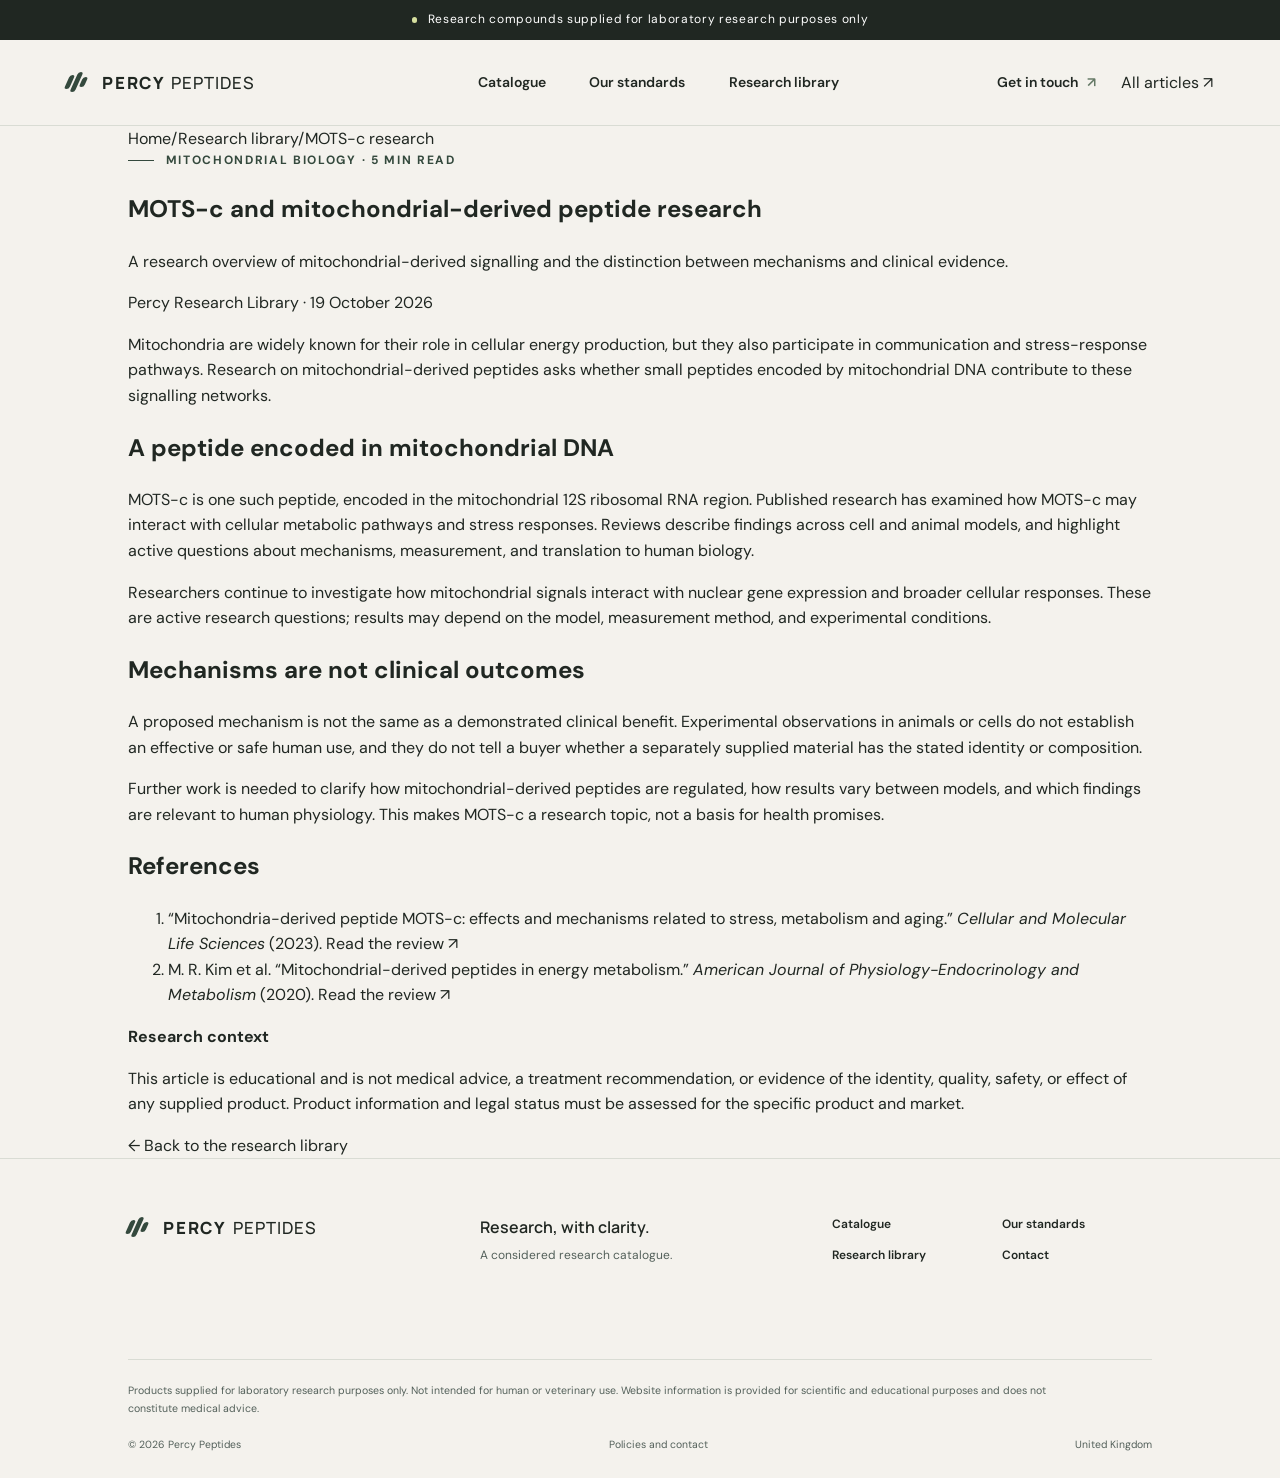
==== research/mots-c-mitochondrial-peptides/index.html @ 222179b5 "Update Percy demo with local CRM, research articles and digital assets" ====
<!doctype html>
<html lang="en-GB">
  <head>
    <meta charset="UTF-8" />
    <meta name="viewport" content="width=device-width, initial-scale=1" />
    <meta name="theme-color" content="#f4f2ed" />
    <meta name="description" content="An educational overview of MOTS-c research, mitochondrial signalling, and the difference between mechanistic findings and clinical evidence." />
    <meta property="og:title" content="MOTS-c and Mitochondrial-Derived Peptide Research | Percy Peptides" />
    <meta property="og:description" content="An educational overview of MOTS-c research, mitochondrial signalling, and the difference between mechanistic findings and clinical evidence." />
    <meta property="og:type" content="article" />
    <meta property="og:site_name" content="Percy Peptides" />
    <meta name="twitter:card" content="summary" />
    <meta name="twitter:title" content="MOTS-c and Mitochondrial-Derived Peptide Research | Percy Peptides" />
    <meta name="twitter:description" content="An educational overview of MOTS-c research, mitochondrial signalling, and the difference between mechanistic findings and clinical evidence." />
    <title>MOTS-c and Mitochondrial-Derived Peptide Research | Percy Peptides</title>
    <link rel="preconnect" href="https://fonts.googleapis.com" />
    <link rel="preconnect" href="https://fonts.gstatic.com" crossorigin />
    <link href="https://fonts.googleapis.com/css2?family=DM+Sans:wght@400;500;600;700&family=Manrope:wght@400;500;600;700;800&display=swap" rel="stylesheet" />
    <link rel="stylesheet" href="../../styles.css" />
  </head>
  <body>
    <a class="skip-link" href="#article">Skip to article</a>
    <div class="announcement"><span class="announcement__dot" aria-hidden="true"></span> Research compounds supplied for laboratory research purposes only</div>
    <header class="site-header"><a class="wordmark" href="../../" aria-label="Percy Peptides home"><span class="wordmark__symbol" aria-hidden="true"><i></i><i></i><i></i></span><span>PERCY<span class="wordmark__light">PEPTIDES</span></span></a><nav class="main-nav" aria-label="Main navigation"><a href="../../#catalogue">Catalogue</a><a href="../../#standards">Our standards</a><a href="../../#research-library" aria-current="page">Research library</a></nav><div class="header-actions"><a class="header-contact" href="../../#contact">Get in touch <span aria-hidden="true">↗</span></a><a class="article-back-link" href="../../#research-library">All articles <span aria-hidden="true">↗</span></a></div></header>
    <main id="article" class="article-page section-wrap"><nav class="breadcrumbs" aria-label="Breadcrumb"><a href="../../">Home</a><span aria-hidden="true">/</span><a href="../../#research-library">Research library</a><span aria-hidden="true">/</span><span aria-current="page">MOTS-c research</span></nav><article class="longform-article" data-article-id="2"><header class="longform-article__header"><p class="eyebrow"><span class="eyebrow__line"></span> MITOCHONDRIAL BIOLOGY · 5 MIN READ</p><h1 data-article-title>MOTS-c and mitochondrial-derived peptide research</h1><p class="longform-article__dek" data-article-summary>A research overview of mitochondrial-derived signalling and the distinction between mechanisms and clinical evidence.</p><p class="longform-article__byline">Percy Research Library <span>·</span> 19 October 2026</p></header><div class="longform-article__body" data-article-body>
      <p>Mitochondria are widely known for their role in cellular energy production, but they also participate in communication and stress-response pathways. Research on mitochondrial-derived peptides asks whether small peptides encoded by mitochondrial DNA contribute to these signalling networks.</p>
      <h2>A peptide encoded in mitochondrial DNA</h2>
      <p>MOTS-c is one such peptide, encoded in the mitochondrial 12S ribosomal RNA region. Published research has examined how MOTS-c may interact with cellular metabolic pathways and stress responses. Reviews describe findings across cell and animal models, and highlight active questions about mechanisms, measurement, and translation to human biology.</p>
      <p>Researchers continue to investigate how mitochondrial signals interact with nuclear gene expression and broader cellular responses. These are active research questions; results may depend on the model, measurement method, and experimental conditions.</p>
      <h2>Mechanisms are not clinical outcomes</h2>
      <p>A proposed mechanism is not the same as a demonstrated clinical benefit. Experimental observations in animals or cells do not establish an effective or safe human use, and they do not tell a buyer whether a separately supplied material has the stated identity or composition.</p>
      <p>Further work is needed to clarify how mitochondrial-derived peptides are regulated, how results vary between models, and which findings are relevant to human physiology. This makes MOTS-c a research topic, not a basis for health promises.</p>
      <section class="article-references" aria-labelledby="references-title"><h2 id="references-title">References</h2><ol><li>“Mitochondria-derived peptide MOTS-c: effects and mechanisms related to stress, metabolism and aging.” <em>Cellular and Molecular Life Sciences</em> (2023). <a href="https://pmc.ncbi.nlm.nih.gov/articles/PMC9854231/" target="_blank" rel="noreferrer">Read the review <span aria-hidden="true">↗</span></a></li><li>M. R. Kim et al. “Mitochondrial-derived peptides in energy metabolism.” <em>American Journal of Physiology-Endocrinology and Metabolism</em> (2020). <a href="https://pmc.ncbi.nlm.nih.gov/articles/PMC7750512/" target="_blank" rel="noreferrer">Read the review <span aria-hidden="true">↗</span></a></li></ol></section>
      <aside class="article-disclaimer"><strong>Research context</strong><p>This article is educational and is not medical advice, a treatment recommendation, or evidence of the identity, quality, safety, or effect of any supplied product. Product information and legal status must be assessed for the specific product and market.</p></aside>
    </div></article><a class="back-to-library" href="../../#research-library">← Back to the research library</a></main><script src="../../research-content.js" defer></script>
    <footer class="site-footer"><div class="footer-main"><a class="wordmark wordmark--footer" href="../../"><span class="wordmark__symbol" aria-hidden="true"><i></i><i></i><i></i></span><span>PERCY<span class="wordmark__light">PEPTIDES</span></span></a><p>Research, with clarity.<br/><span>A considered research catalogue.</span></p><div class="footer-links"><a href="../../#catalogue">Catalogue</a><a href="../../#standards">Our standards</a><a href="../../#research-library">Research library</a><a href="../../#contact">Contact</a></div></div><div class="footer-legal"><p>Products supplied for laboratory research purposes only. Not intended for human or veterinary use. Website information is provided for scientific and educational purposes and does not constitute medical advice.</p><div><span>© 2026 Percy Peptides</span><a href="../../#contact">Policies and contact</a><span>United Kingdom</span></div></div></footer>
  </body>
</html>
---- styles.css ----
@import url("tokens.css");

*{box-sizing:border-box}html{scroll-behavior:smooth;scroll-padding-top:5rem}body{margin:0;background:var(--color-paper);color:var(--color-ink);font-family:var(--font-body);font-size:var(--text-base);line-height:1.6;-webkit-font-smoothing:antialiased}body.cart-open{overflow:hidden}a{color:inherit;text-decoration:none}button,input{font:inherit}button{color:inherit}.skip-link{position:fixed;z-index:1000;left:var(--space-4);top:var(--space-4);padding:var(--space-3) var(--space-4);background:var(--color-white);transform:translateY(-180%)}.skip-link:focus{transform:none}.announcement{min-height:2.5rem;padding:.5rem 1.25rem;display:flex;align-items:center;justify-content:center;gap:.65rem;background:var(--color-ink);color:var(--color-white);font-size:var(--text-xs);letter-spacing:.055em;text-align:center}.announcement__dot{width:.35rem;height:.35rem;border-radius:50%;background:var(--color-lime)}
.site-header{height:5.35rem;padding:0 clamp(1.25rem,5.2vw,5.5rem);display:flex;align-items:center;justify-content:space-between;border-bottom:1px solid var(--color-line);background:var(--color-paper);position:relative;z-index:20}.wordmark{display:flex;align-items:center;gap:.7rem;font:800 1.05rem var(--font-display);letter-spacing:.12em}.wordmark__light{font-weight:500;letter-spacing:.06em;margin-left:.35rem}.wordmark__symbol{width:1.5rem;height:1.5rem;display:flex;align-items:center;gap:.13rem;transform:skew(-24deg)}.wordmark__symbol i{display:block;width:.32rem;border-radius:var(--radius-pill);background:var(--color-moss-dark)}.wordmark__symbol i:nth-child(1){height:.82rem}.wordmark__symbol i:nth-child(2){height:1.23rem}.wordmark__symbol i:nth-child(3){height:.62rem}.main-nav{display:flex;gap:clamp(1.5rem,3.4vw,3.5rem);align-items:center;margin-left:4rem}.main-nav a,.header-contact{font-size:var(--text-sm);font-weight:600;transition:color var(--motion-fast)}.main-nav a:hover,.header-contact:hover{color:var(--color-moss)}.header-actions{display:flex;align-items:center;gap:1.6rem}.header-contact span{color:var(--color-moss);padding-left:.35rem}.cart-trigger,.menu-toggle{border:0;background:transparent;cursor:pointer}.cart-trigger{display:flex;align-items:center;gap:.55rem;font-size:var(--text-sm);font-weight:600}.cart-trigger svg,.search-box svg,.icon-button svg{width:1.25rem;height:1.25rem;fill:none;stroke:currentColor;stroke-width:1.6;stroke-linecap:round;stroke-linejoin:round}.cart-count{display:inline-flex;align-items:center;justify-content:center;width:1.45rem;height:1.45rem;border-radius:50%;background:var(--color-moss-dark);color:var(--color-white);font-size:.68rem;line-height:1}.menu-toggle{display:none;width:2.5rem;height:2.5rem;align-items:center;justify-content:center;flex-direction:column;gap:.35rem}.menu-toggle span{width:1.2rem;height:1px;background:var(--color-ink)}.mobile-nav{position:absolute;z-index:18;top:7.85rem;left:0;right:0;padding:1rem 1.5rem 1.5rem;background:var(--color-paper);border-bottom:1px solid var(--color-line)}.mobile-nav a{display:block;padding:.9rem 0;border-bottom:1px solid var(--color-line);font-weight:600}
.hero{min-height:clamp(40rem,60vw,54rem);padding:clamp(4rem,7vw,7rem) clamp(1.25rem,10vw,10rem) 6.5rem;display:grid;grid-template-columns:1.05fr .95fr;align-items:center;position:relative;overflow:hidden}.hero__content{position:relative;z-index:2;padding-bottom:1.5rem}.eyebrow{margin:0 0 1.25rem;display:flex;align-items:center;gap:.7rem;color:var(--color-moss-dark);font-size:var(--text-xs);font-weight:700;letter-spacing:.14em}.eyebrow__line{display:block;width:1.65rem;height:1px;background:currentColor}.hero h1{margin:0;font:600 var(--text-hero)/.99 var(--font-display);letter-spacing:-.085em}.hero h1 span{color:var(--color-moss)}.hero__lede{max-width:29rem;margin:1.8rem 0 0;color:var(--color-ink-soft);font-size:clamp(1rem,1.5vw,1.18rem);line-height:1.8}.hero__actions{display:flex;align-items:center;gap:1.8rem;margin-top:2.2rem}.button{min-height:3.5rem;padding:0 1.4rem;display:inline-flex;align-items:center;justify-content:center;gap:1rem;border:1px solid transparent;border-radius:var(--radius-sm);font-size:var(--text-sm);font-weight:700;cursor:pointer;transition:background var(--motion-base),color var(--motion-base),border-color var(--motion-base),transform var(--motion-base)}.button span{font-size:1.2rem;font-weight:400;transition:transform var(--motion-base)}.button:hover span{transform:translate(2px,-2px)}.button--dark{color:var(--color-white);background:var(--color-ink)}.button--dark:hover{background:var(--color-moss-dark)}.button--light{background:var(--color-paper);color:var(--color-ink)}.button--light:hover{background:var(--color-lime)}.button:active{transform:scale(.98)}.button:focus-visible,.cart-trigger:focus-visible,.icon-button:focus-visible,.filter-chip:focus-visible,.text-link:focus-visible,.header-contact:focus-visible,a:focus-visible,.menu-toggle:focus-visible{outline:3px solid var(--color-terracotta);outline-offset:4px}.text-link{font-size:var(--text-sm);font-weight:700}.text-link span{padding-left:.3rem;color:var(--color-moss)}.hero__footnote{display:flex;align-items:center;gap:.65rem;margin-top:3.5rem;color:var(--color-ink-soft);font-size:var(--text-xs)}.footnote-mark,.note-icon{width:1.1rem;height:1.1rem;display:inline-flex;align-items:center;justify-content:center;border:1px solid currentColor;border-radius:50%;font-size:.68rem;font-weight:700}.hero__visual{height:35rem;position:relative;display:flex;align-items:center;justify-content:center}.orb{position:absolute;aspect-ratio:1;border-radius:50%}.orb--back{width:min(30vw,26rem);background:radial-gradient(circle at 35% 28%,#dfe3c9 0,#c7d0b2 32%,#91a28c 64%,#657966 100%);box-shadow:inset -1.5rem -1rem 3.5rem rgb(32 39 34 / 22%),inset 1rem 1rem 2rem rgb(255 255 255 / 55%);transform:translate(1.8rem,-.8rem)}.orb--front{width:min(15vw,13.6rem);background:radial-gradient(circle at 35% 30%,#f3ddd0 0,#d9a98e 46%,#aa6b51 100%);box-shadow:inset -1rem -1rem 2.3rem rgb(32 39 34 / 20%),inset .7rem .7rem 1.5rem rgb(255 255 255 / 45%);transform:translate(-8rem,6rem)}.orbit{position:absolute;border:1px solid rgb(52 73 61 / 33%);border-radius:50%;width:min(38vw,34rem);height:min(14vw,12rem);transform:rotate(-33deg)}.orbit--two{width:min(35vw,30rem);height:min(22vw,19rem);transform:rotate(47deg);border-color:rgb(52 73 61 / 22%)}.orb-label{position:absolute;font-size:.61rem;font-weight:700;letter-spacing:.12em}.orb-label span{margin-right:.35rem;color:var(--color-moss)}.orb-label--one{top:16%;right:0}.orb-label--two{bottom:16%;left:8%}.hero-stamp{width:5.4rem;height:5.4rem;position:absolute;top:15%;left:11%;border:1px solid var(--color-line);border-radius:50%;display:flex;align-items:center;justify-content:center;gap:.35rem;transform:rotate(-12deg)}.hero-stamp>span{font:700 1.2rem var(--font-display);letter-spacing:-.1em}.hero-stamp small{font-size:.42rem;line-height:1.3;letter-spacing:.08em}.visual-caption{position:absolute;right:1%;bottom:8%;font:600 .77rem/1.55 var(--font-display)}.visual-caption span{margin-left:1.2rem;color:var(--color-moss)}.hero__rail{position:absolute;bottom:2rem;left:clamp(1.25rem,5.2vw,5.5rem);display:flex;align-items:center;gap:.8rem;color:var(--color-ink-soft);font-size:.61rem;font-weight:700;letter-spacing:.13em}.rail-line{width:4rem;height:1px;background:var(--color-moss)}
.trust-strip{min-height:10rem;padding:2rem clamp(1.25rem,10vw,10rem);display:grid;grid-template-columns:.7fr 1fr 1fr 1fr;align-items:center;gap:2rem;background:var(--color-sand)}.trust-strip__intro{font:600 1.35rem/1.2 var(--font-display);letter-spacing:-.04em}.trust-item{display:flex;align-items:flex-start;gap:.9rem}.trust-item__number{font-size:.67rem;font-weight:700;color:var(--color-moss)}.trust-item strong{font-size:var(--text-sm)}.trust-item p{margin:.25rem 0 0;color:var(--color-ink-soft);font-size:var(--text-xs);line-height:1.6}
.section-wrap{padding-left:clamp(1.25rem,10vw,10rem);padding-right:clamp(1.25rem,10vw,10rem)}.catalogue{padding-top:8.5rem;padding-bottom:8rem}.section-heading{display:flex;align-items:flex-end;justify-content:space-between;gap:3rem}.section-heading h2,.standards h2,.contact-section h2{margin:0;font:600 var(--text-3xl)/1.04 var(--font-display);letter-spacing:-.075em}.section-heading h2 span,.standards h2 span,.contact-section h2 span{color:var(--color-moss)}.section-heading__copy{max-width:24rem;margin:0 0 .4rem;color:var(--color-ink-soft);font-size:var(--text-sm);line-height:1.8}.catalogue-tools{margin-top:3.8rem;padding:1rem 0;display:flex;align-items:center;justify-content:space-between;gap:2rem;border-top:1px solid var(--color-line);border-bottom:1px solid var(--color-line)}.filter-list{display:flex;flex-wrap:wrap;gap:.45rem}.filter-chip{min-height:2.55rem;padding:0 .95rem;border:1px solid transparent;border-radius:var(--radius-pill);background:transparent;color:var(--color-ink-soft);font-size:var(--text-xs);font-weight:600;cursor:pointer;transition:background var(--motion-fast),color var(--motion-fast),border-color var(--motion-fast)}.filter-chip:hover{border-color:var(--color-line);color:var(--color-ink)}.filter-chip.is-selected{background:var(--color-ink);color:var(--color-white)}.filter-chip:disabled{opacity:.55;cursor:not-allowed}.filter-chip span{margin-left:.35rem;color:var(--color-lime)}.search-box{width:min(17rem,100%);height:2.8rem;padding:0 .8rem;display:flex;align-items:center;gap:.6rem;border:1px solid var(--color-line);border-radius:var(--radius-sm);background:var(--color-surface);color:var(--color-ink-soft)}.search-box:focus-within{outline:3px solid rgb(182 111 82 / 28%);border-color:var(--color-terracotta)}.search-box svg{width:1rem;height:1rem}.search-box input{width:100%;min-width:0;border:0;outline:0;background:transparent;color:var(--color-ink);font-size:var(--text-xs)}.search-box input::placeholder{color:#6b766f}.search-shortcut{font-size:1.2rem}.product-grid{display:grid;grid-template-columns:repeat(3,minmax(0,1fr));gap:1.25rem;margin-top:1.6rem}.product-card{min-width:0;background:var(--color-surface);border:1px solid var(--color-line);transition:transform var(--motion-base),box-shadow var(--motion-base),border-color var(--motion-base)}.product-card:hover{transform:translateY(-.25rem);border-color:#b6beb3;box-shadow:var(--shadow-card)}.product-card__visual{height:15rem;position:relative;overflow:hidden;display:flex;align-items:center;justify-content:center;background:var(--color-sand)}.product-card__visual::before,.product-card__visual::after{content:"";position:absolute;border:1px solid rgb(52 73 61 / 25%);border-radius:50%;width:13rem;height:13rem;transform:scaleX(.45) rotate(34deg)}.product-card__visual::after{width:10rem;height:10rem;transform:scaleX(.78) rotate(-27deg)}.compound-orb{width:7rem;height:7rem;border-radius:50%;position:relative;z-index:1;background:radial-gradient(circle at 34% 29%,var(--orb-hi),var(--orb-mid) 53%,var(--orb-low));box-shadow:inset -.8rem -.8rem 1.8rem rgb(32 39 34 / 21%),inset .55rem .55rem 1rem rgb(255 255 255 / 55%)}.product-card[data-tone="rose"]{--orb-hi:#eed9cb;--orb-mid:#c99176;--orb-low:#9a5d4b}.product-card[data-tone="sage"]{--orb-hi:#e4e9d7;--orb-mid:#a8b79b;--orb-low:#718573}.product-card[data-tone="blue"]{--orb-hi:#d8e1e0;--orb-mid:#8ea9a8;--orb-low:#587475}.product-card[data-tone="ochre"]{--orb-hi:#efdfbb;--orb-mid:#d0ae70;--orb-low:#9d7b49}.product-card[data-tone="lilac"]{--orb-hi:#e5dcec;--orb-mid:#ad9bbd;--orb-low:#72617f}.product-card[data-tone="mint"]{--orb-hi:#dbebdb;--orb-mid:#8eb19b;--orb-low:#597e68}.visual-code{position:absolute;left:1rem;top:1rem;z-index:2;font-size:.62rem;font-weight:700;letter-spacing:.13em}.visual-index{position:absolute;right:1rem;bottom:1rem;z-index:2;color:var(--color-ink-soft);font:500 .68rem var(--font-display)}.product-card__body{padding:1.35rem 1.35rem 1.2rem}.product-card__meta{display:flex;align-items:center;justify-content:space-between;gap:.75rem}.category-label{color:var(--color-moss-dark);font-size:.62rem;font-weight:700;letter-spacing:.105em;text-transform:uppercase}.product-code{color:var(--color-ink-soft);font-size:.65rem}.product-card h3{margin:.8rem 0 .2rem;font:700 1.35rem var(--font-display);letter-spacing:-.045em}.product-card__alias{margin:0;color:var(--color-ink-soft);font-size:var(--text-xs)}.product-card__description{min-height:5.2rem;margin:1rem 0 0;color:var(--color-ink-soft);font-size:var(--text-xs);line-height:1.8}.product-card__footer{margin-top:1.25rem;padding-top:1rem;display:flex;align-items:center;justify-content:space-between;gap:.5rem;border-top:1px solid var(--color-line)}.price-note{font-size:.72rem;font-weight:700}.price-note span{display:block;color:var(--color-ink-soft);font-size:.64rem;font-weight:400}.add-button{min-height:2.55rem;padding:0 .85rem;display:inline-flex;align-items:center;gap:.55rem;border:1px solid var(--color-ink);border-radius:var(--radius-sm);background:transparent;font-size:.72rem;font-weight:700;cursor:pointer;transition:background var(--motion-fast),color var(--motion-fast)}.add-button:hover{background:var(--color-ink);color:var(--color-white)}.add-button:active{transform:scale(.97)}.add-button:disabled{background:var(--color-line);color:var(--color-ink-soft);border-color:var(--color-line);cursor:not-allowed}.add-button:focus-visible,.remove-button:focus-visible{outline:3px solid var(--color-terracotta);outline-offset:3px}.add-button span{font-size:1rem}.empty-results{grid-column:1/-1;padding:4rem 1.5rem;text-align:center;border:1px dashed var(--color-line);color:var(--color-ink-soft)}.empty-results strong{display:block;color:var(--color-ink);font:700 1.3rem var(--font-display)}.empty-results p{margin:.4rem 0 0;font-size:var(--text-sm)}.catalogue-note{max-width:54rem;margin:1.5rem 0 0;display:flex;align-items:flex-start;gap:.65rem;color:var(--color-ink-soft);font-size:.72rem;line-height:1.7}.note-icon{flex:0 0 auto;margin-top:.15rem}
.research-library{padding-top:5rem;padding-bottom:8rem;border-top:1px solid var(--color-line)}.article-grid{display:grid;grid-template-columns:repeat(3,minmax(0,1fr));gap:1rem;margin-top:3rem}.article-card{min-height:20rem;padding:1.5rem;display:flex;flex-direction:column;align-items:flex-start;background:var(--color-surface);border:1px solid var(--color-line);transition:transform var(--motion-base),box-shadow var(--motion-base)}.article-card:hover{transform:translateY(-.2rem);box-shadow:var(--shadow-card)}.article-card__number{color:var(--color-moss-dark);font-size:.62rem;font-weight:700;letter-spacing:.12em}.article-card h3{margin:2rem 0 .65rem;font:700 1.4rem/1.18 var(--font-display);letter-spacing:-.05em}.article-card p{margin:0;color:var(--color-ink-soft);font-size:var(--text-sm);line-height:1.75}.article-link{margin-top:auto;padding:.9rem 0 0;display:inline-flex;align-items:center;gap:.5rem;border:0;background:transparent;color:var(--color-ink);font-size:var(--text-sm);font-weight:700;cursor:pointer}.article-link span{color:var(--color-moss-dark);transition:transform var(--motion-fast)}.article-link:hover span{transform:translate(2px,-2px)}.article-link:focus-visible,.article-dialog__close:focus-visible{outline:3px solid var(--color-terracotta);outline-offset:4px}.article-backdrop{position:fixed;z-index:70;inset:0;background:rgb(22 28 24 / 54%);opacity:0;transition:opacity var(--motion-base)}.article-backdrop.is-visible{opacity:1}.article-dialog{position:fixed;z-index:71;inset:4vh max(1rem,calc((100vw - 52rem)/2));max-height:92vh;overflow:auto;padding:2rem clamp(1.3rem,5vw,4.5rem);background:var(--color-surface);box-shadow:var(--shadow-card);transform:translateY(1rem);opacity:0;transition:transform var(--motion-base),opacity var(--motion-base)}.article-dialog[hidden],.article-backdrop[hidden]{display:none}.article-dialog.is-open{transform:translateY(0);opacity:1}.article-dialog__header{display:flex;justify-content:space-between;align-items:flex-start;padding-bottom:1.2rem;border-bottom:1px solid var(--color-line)}.article-dialog__header .eyebrow{margin-bottom:.35rem}.article-dialog__category{color:var(--color-ink-soft);font-size:.65rem;font-weight:700;letter-spacing:.08em}.article-dialog__content{max-width:42rem;margin:2rem auto 1rem}.article-dialog__content h2{margin:0;font:700 clamp(2.3rem,5vw,4rem)/1.07 var(--font-display);letter-spacing:-.075em}.article-dialog__dek{margin:1rem 0 2rem;color:var(--color-moss-dark);font:500 1.15rem/1.6 var(--font-display)}.article-dialog__body p{margin:0 0 1.15rem;color:var(--color-ink-soft);font-size:var(--text-base);line-height:1.9}.article-dialog__references{margin-top:2rem;padding-top:1.5rem;border-top:1px solid var(--color-line)}.article-dialog__references h3{font:700 1rem var(--font-display)}.article-dialog__references ol{padding-left:1.2rem}.article-dialog__references li{padding:.35rem 0;color:var(--color-ink-soft);font-size:.78rem;line-height:1.7}.article-dialog__references a{text-decoration:underline;text-decoration-color:var(--color-moss);text-underline-offset:.2rem}.article-dialog__references a:focus-visible{outline:3px solid var(--color-terracotta);outline-offset:3px}.article-dialog__disclaimer{margin-top:2rem;padding:1rem;background:var(--color-paper);color:var(--color-ink-soft);font-size:.72rem;line-height:1.7}.article-open{overflow:hidden}
.editorial-band{min-height:42rem;display:grid;grid-template-columns:1fr 1fr;background:var(--color-moss-dark);color:var(--color-white)}.editorial-band__image{min-height:42rem;position:relative;overflow:hidden;background:radial-gradient(ellipse at 48% 47%,#d8dbc3 0,#aab69a 20%,#727f6a 48%,#3c5144 78%)}.editorial-band__image::before,.editorial-band__image::after{content:"";position:absolute;width:28rem;height:42rem;left:50%;top:50%;border:1px solid rgb(244 242 237 / 44%);border-radius:50%;transform:translate(-50%,-50%) rotate(42deg)}.editorial-band__image::after{width:37rem;height:22rem;transform:translate(-50%,-50%) rotate(-34deg)}.image-orbit{position:absolute;width:19rem;height:19rem;left:50%;top:50%;border:1px solid rgb(244 242 237 / 42%);border-radius:50%;transform:translate(-50%,-50%)}.image-center{position:absolute;left:50%;top:50%;transform:translate(-50%,-50%);font:500 4rem var(--font-display);letter-spacing:-.12em}.image-center span{color:var(--color-lime)}.image-index{position:absolute;left:clamp(1.25rem,5vw,5rem);top:2.5rem;z-index:2;font-size:.63rem;font-weight:700;letter-spacing:.14em}.image-index i{color:var(--color-lime);font-style:normal}.editorial-band__copy{position:relative;padding:6.5rem clamp(2rem,8vw,8rem) 5rem;align-self:center}.eyebrow--light{color:var(--color-lime)}.editorial-band h2,.process-heading h2{margin:0;font:500 clamp(3rem,5.8vw,5.4rem)/1.02 var(--font-display);letter-spacing:-.08em}.editorial-band h2 em,.process-heading h2 em{font-weight:400;color:var(--color-lime);font-style:normal}.editorial-band__copy>p:not(.eyebrow){max-width:25rem;margin:1.5rem 0 2rem;color:#dce2da;font-size:var(--text-sm);line-height:1.85}.editorial-band__index{position:absolute;right:clamp(2rem,5vw,5rem);bottom:2.3rem;color:#c2d0b9;font-size:.68rem;letter-spacing:.12em}
.standards{padding-top:8rem;padding-bottom:8rem;display:grid;grid-template-columns:.8fr 1.2fr;gap:8vw}.standards__intro>p:last-child{max-width:19rem;margin:1.4rem 0 0;color:var(--color-ink-soft);font-size:var(--text-sm);line-height:1.8}.standard-list{border-top:1px solid var(--color-line)}.standard-row{min-height:7rem;padding:1.35rem 0;display:grid;grid-template-columns:2.5rem 1fr 2rem;align-items:start;gap:1rem;border-bottom:1px solid var(--color-line)}.standard-row__num{padding-top:.2rem;color:var(--color-moss);font-size:.68rem;font-weight:700}.standard-row h3{margin:0;font:700 1.1rem var(--font-display);letter-spacing:-.025em}.standard-row p{max-width:32rem;margin:.4rem 0 0;color:var(--color-ink-soft);font-size:var(--text-xs);line-height:1.7}.standard-row__mark{justify-self:end;color:var(--color-moss);font-size:1.15rem}
.process-section{padding:7rem 0;background:var(--color-ink);color:var(--color-white)}.process-heading{display:flex;align-items:flex-end;justify-content:space-between;gap:2rem}.process-heading .eyebrow{align-self:flex-start}.process-heading h2{font-size:clamp(3rem,5vw,4.7rem)}.process-steps{margin-top:4.5rem;display:grid;grid-template-columns:repeat(3,1fr);gap:2rem}.process-steps article{position:relative;padding:1.4rem 1.5rem 0 0;border-top:1px solid #56625a}.process-num{position:absolute;top:1.45rem;right:0;color:var(--color-lime);font-size:.7rem;font-weight:700}.process-icon{width:3rem;height:3rem;margin:0 0 1.6rem;display:flex;align-items:center;justify-content:center;border:1px solid #56625a;border-radius:50%;color:var(--color-lime)}.process-icon svg{width:1.25rem;height:1.25rem;fill:none;stroke:currentColor;stroke-width:1.5;stroke-linecap:round;stroke-linejoin:round}.process-steps h3{margin:0;font:700 1.25rem var(--font-display);letter-spacing:-.03em}.process-steps p{max-width:18rem;margin:.6rem 0 0;color:#c6cec8;font-size:var(--text-sm);line-height:1.75}.process-disclaimer{max-width:54rem;margin:3.5rem 0 0;padding-top:1.2rem;border-top:1px solid #56625a;color:#c6cec8;font-size:.72rem;line-height:1.7}
.contact-section{padding-top:7rem;padding-bottom:7rem;display:grid;grid-template-columns:1fr .8fr;align-items:center;gap:5vw}.contact-section>div>p:last-child{max-width:22rem;margin:1.3rem 0 0;color:var(--color-ink-soft);font-size:var(--text-sm);line-height:1.75}.contact-card{min-height:17rem;padding:2rem;position:relative;display:flex;flex-direction:column;align-items:flex-start;justify-content:space-between;overflow:hidden;background:var(--color-lime);color:var(--color-ink);transition:background var(--motion-base)}.contact-card:hover{background:#cbd795}.contact-card__label{font-size:.62rem;font-weight:700;letter-spacing:.13em}.contact-card strong{font:600 2rem/1.1 var(--font-display);letter-spacing:-.06em}.contact-card__link{font-size:.77rem;font-weight:700}.contact-card__link b{padding-left:.35rem;color:var(--color-moss-dark)}.contact-card__index{position:absolute;right:1.5rem;top:1.5rem;font-size:.62rem;font-weight:700;letter-spacing:.1em;opacity:.65}
.site-footer{padding:3.5rem clamp(1.25rem,10vw,10rem) 1.5rem;background:var(--color-paper);border-top:1px solid var(--color-line)}.footer-main{min-height:9rem;display:grid;grid-template-columns:1fr 1fr 1fr;align-items:start;gap:2rem}.wordmark--footer{align-self:start}.footer-main>p{margin:0;font:600 1rem/1.6 var(--font-display)}.footer-main>p span{color:var(--color-ink-soft);font:400 var(--text-xs)/1.6 var(--font-body)}.footer-links{display:grid;grid-template-columns:1fr 1fr;gap:.7rem 1.2rem;font-size:var(--text-xs);font-weight:600}.footer-links a:hover,.footer-legal a:hover{text-decoration:underline;text-underline-offset:.2rem}.footer-legal{padding-top:1.35rem;border-top:1px solid var(--color-line)}.footer-legal>p{max-width:58rem;margin:0 0 1.2rem;color:var(--color-ink-soft);font-size:.66rem;line-height:1.7}.footer-legal>div{display:flex;justify-content:space-between;gap:1rem;color:var(--color-ink-soft);font-size:.65rem}
.cart-backdrop{position:fixed;z-index:50;inset:0;background:rgb(22 28 24 / 44%);opacity:0;transition:opacity var(--motion-base)}.cart-backdrop.is-visible{opacity:1}.cart-panel{position:fixed;z-index:51;top:0;right:0;width:min(31rem,100%);height:100dvh;padding:2rem;display:flex;flex-direction:column;background:var(--color-surface);box-shadow:var(--shadow-card);transform:translateX(102%);transition:transform var(--motion-base)}.cart-panel.is-open{transform:translateX(0)}.cart-panel[hidden],.cart-backdrop[hidden]{display:none}.cart-header{display:flex;align-items:flex-start;justify-content:space-between;padding-bottom:1.25rem;border-bottom:1px solid var(--color-line)}.cart-header .eyebrow{margin-bottom:.4rem}.cart-header h2{margin:0;font:700 1.8rem var(--font-display);letter-spacing:-.06em}.cart-header .cart-count{vertical-align:middle;margin-left:.3rem}.icon-button{width:2.5rem;height:2.5rem;display:flex;align-items:center;justify-content:center;border:1px solid var(--color-line);border-radius:50%;background:transparent;cursor:pointer}.icon-button:hover{background:var(--color-sand)}.cart-items{overflow:auto}.cart-empty{flex:1;display:flex;flex-direction:column;align-items:center;justify-content:center;text-align:center}.empty-mark{width:4rem;height:4rem;margin-bottom:1rem;border:1px solid var(--color-line);border-radius:50%;display:grid;place-items:center;color:var(--color-moss-dark);font:700 1.2rem var(--font-display);letter-spacing:-.1em}.cart-empty h3{margin:0;font:700 1.25rem var(--font-display)}.cart-empty p{max-width:17rem;margin:.45rem 0 1.4rem;color:var(--color-ink-soft);font-size:var(--text-sm)}.cart-footer{margin-top:auto;padding-top:1.2rem;border-top:1px solid var(--color-line)}.cart-total{display:flex;justify-content:space-between;gap:1rem;font-size:var(--text-sm)}.cart-total strong{font-size:.78rem}.cart-footer>p{color:var(--color-ink-soft);font-size:.72rem;line-height:1.6}.checkout-button{width:100%}.cart-line{padding:1rem 0;display:grid;grid-template-columns:3.8rem 1fr auto;align-items:center;gap:1rem;border-bottom:1px solid var(--color-line)}.cart-line__swatch{width:3.8rem;height:3.8rem;display:grid;place-items:center;background:var(--color-sand)}.cart-line__swatch .compound-orb{width:2.4rem;height:2.4rem}.cart-line h3{margin:0;font:700 .95rem var(--font-display)}.cart-line p{margin:.2rem 0 0;color:var(--color-ink-soft);font-size:.68rem}.cart-line__qty{display:flex;align-items:center;gap:.45rem;margin-top:.55rem}.qty-button{width:1.65rem;height:1.65rem;border:1px solid var(--color-line);border-radius:50%;background:transparent;cursor:pointer;font-size:.85rem}.qty-button:hover{background:var(--color-sand)}.cart-line__qty span{min-width:1rem;text-align:center;font-size:.75rem}.remove-button{padding:.3rem;border:0;background:transparent;color:var(--color-ink-soft);font-size:.65rem;text-decoration:underline;cursor:pointer}.cart-line__info{min-width:0}.cart-line__controls{display:flex;align-items:center;gap:.6rem}.cart-footer[hidden]{display:none}.toast{position:fixed;z-index:80;left:50%;bottom:1.5rem;max-width:calc(100% - 2rem);padding:.8rem 1.1rem;transform:translate(-50%,1rem);opacity:0;pointer-events:none;background:var(--color-ink);color:var(--color-white);font-size:var(--text-sm);box-shadow:var(--shadow-card);transition:opacity var(--motion-base),transform var(--motion-base)}.toast.is-visible{opacity:1;transform:translate(-50%,0)}
@media(max-width:1000px){.hero{padding-left:7vw;padding-right:7vw}.hero__visual{height:29rem}.trust-strip{padding-left:7vw;padding-right:7vw;gap:1.25rem}.section-wrap{padding-left:7vw;padding-right:7vw}.product-grid{grid-template-columns:repeat(2,minmax(0,1fr))}.editorial-band__copy{padding-left:5vw;padding-right:5vw}.standards{gap:5vw}.main-nav{margin-left:1rem;gap:1.5rem}}
@media(max-width:700px){html{scroll-padding-top:4.4rem}.announcement{min-height:2.35rem;font-size:.62rem}.site-header{height:4.3rem;padding:0 1.2rem}.wordmark{font-size:.93rem;gap:.5rem}.wordmark__symbol{transform:scale(.85) skew(-24deg)}.main-nav,.header-contact{display:none}.header-actions{gap:.8rem}.cart-trigger{gap:.35rem;font-size:.76rem}.cart-trigger svg{width:1.1rem;height:1.1rem}.cart-count{width:1.3rem;height:1.3rem}.menu-toggle{display:flex}.mobile-nav{top:6.65rem}.hero{min-height:auto;padding:4.7rem 1.35rem 4.5rem;display:flex;flex-direction:column;align-items:stretch}.hero__content{padding:0}.hero h1{font-size:clamp(4.2rem,18vw,6.7rem)}.hero__lede{max-width:27rem;margin-top:1.35rem;font-size:1rem}.hero__actions{margin-top:1.65rem;gap:1.15rem;flex-wrap:wrap}.button{min-height:3.2rem;padding:0 1rem;font-size:.78rem}.hero__footnote{margin-top:2rem;font-size:.67rem}.hero__visual{height:22rem;margin-top:1.7rem}.orb--back{width:min(67vw,20rem);transform:translate(1rem,-.6rem)}.orb--front{width:min(34vw,10rem);transform:translate(-5rem,4rem)}.orbit{width:min(86vw,26rem);height:min(31vw,9rem)}.orbit--two{width:min(82vw,24rem);height:min(50vw,15rem)}.hero-stamp{width:4.4rem;height:4.4rem;top:8%;left:4%}.orb-label--one{top:14%;right:1%}.orb-label--two{bottom:11%;left:2%}.visual-caption{right:0;bottom:2%;font-size:.68rem}.hero__rail{display:none}.trust-strip{padding:2rem 1.35rem;grid-template-columns:1fr 1fr;gap:1.5rem}.trust-strip__intro{font-size:1.2rem}.trust-item{gap:.55rem}.trust-item strong{font-size:.75rem}.trust-item p{font-size:.67rem}.section-wrap{padding-left:1.35rem;padding-right:1.35rem}.catalogue{padding-top:5rem;padding-bottom:5rem}.section-heading{display:block}.section-heading h2,.standards h2,.contact-section h2{font-size:clamp(2.9rem,13vw,4rem)}.section-heading__copy{margin-top:1.2rem;font-size:.82rem}.catalogue-tools{margin-top:2.3rem;align-items:stretch;flex-direction:column;gap:.8rem}.filter-list{flex-wrap:nowrap;overflow-x:auto;padding-bottom:.35rem;scrollbar-width:thin}.filter-chip{flex:0 0 auto;padding:0 .8rem}.search-box{width:100%}.product-grid{grid-template-columns:1fr;gap:.9rem;margin-top:1rem}.product-card{display:grid;grid-template-columns:38% 62%}.product-card__visual{height:100%;min-height:14rem}.product-card__visual::before{width:9rem;height:9rem}.product-card__visual::after{width:7rem;height:7rem}.compound-orb{width:5rem;height:5rem}.product-card__body{padding:1rem .85rem}.product-card h3{font-size:1.08rem}.product-card__description{min-height:0;margin-top:.6rem;font-size:.68rem}.product-card__footer{align-items:flex-end;margin-top:.8rem;padding-top:.75rem}.price-note{font-size:.65rem}.price-note span{font-size:.59rem}.add-button{min-height:2.3rem;padding:0 .6rem;font-size:.64rem}.category-label{font-size:.54rem}.product-code{font-size:.58rem}.catalogue-note{font-size:.65rem}.editorial-band{grid-template-columns:1fr}.editorial-band__image{min-height:23rem}.editorial-band__image::before{width:17rem;height:27rem}.editorial-band__image::after{width:27rem;height:16rem}.image-orbit{width:13rem;height:13rem}.image-index{left:1.35rem;top:1.5rem}.editorial-band__copy{padding:3.5rem 1.35rem 4.5rem}.editorial-band h2{font-size:clamp(3.2rem,14vw,4.6rem)}.editorial-band__copy>p:not(.eyebrow){font-size:.82rem}.editorial-band__index{right:1.35rem;bottom:1.5rem}.standards{padding-top:5rem;padding-bottom:5rem;grid-template-columns:1fr;gap:2rem}.standards__intro>p:last-child{font-size:.82rem}.standard-row{min-height:6.5rem;grid-template-columns:1.8rem 1fr 1.2rem;gap:.65rem}.standard-row h3{font-size:1rem}.standard-row p{font-size:.7rem}.process-section{padding:5rem 0}.process-heading{display:block}.process-heading h2{font-size:clamp(3.1rem,13vw,4.5rem)}.process-steps{margin-top:3rem;grid-template-columns:1fr;gap:1.4rem}.process-steps article{min-height:9rem;padding-top:1.2rem}.process-icon{margin-bottom:.8rem}.process-steps h3{font-size:1.05rem}.process-steps p{max-width:100%;margin-top:.35rem;font-size:.8rem}.process-disclaimer{margin-top:2.5rem;font-size:.68rem}.contact-section{padding-top:5rem;padding-bottom:5rem;grid-template-columns:1fr;gap:2rem}.contact-section>div>p:last-child{font-size:.82rem}.contact-card{min-height:15rem;padding:1.5rem}.contact-card strong{font-size:1.8rem}.site-footer{padding:2.7rem 1.35rem 1.2rem}.footer-main{grid-template-columns:1fr 1fr;gap:1.8rem;min-height:12rem}.footer-main>p{grid-column:2}.footer-links{grid-column:1/-1;grid-row:2}.footer-legal>div{flex-wrap:wrap;justify-content:flex-start;gap:.5rem 1.2rem}.cart-panel{padding:1.35rem}.cart-header h2{font-size:1.55rem}}
@media(max-width:390px){.product-card{grid-template-columns:34% 66%}.product-card__visual{min-height:15rem}.product-card__body{padding:.85rem .7rem}.product-card__meta{align-items:flex-start;flex-direction:column;gap:.2rem}.product-card__footer{gap:.25rem}.add-button{padding:0 .45rem;font-size:.6rem}.trust-strip{gap:1.1rem}.hero__actions{align-items:flex-start;flex-direction:column}}
@media(prefers-reduced-motion:reduce){*,*::before,*::after{scroll-behavior:auto!important;animation-duration:.01ms!important;animation-iteration-count:1!important;transition-duration:.01ms!important}}
@media(prefers-color-scheme:dark){:root{color-scheme:light}}
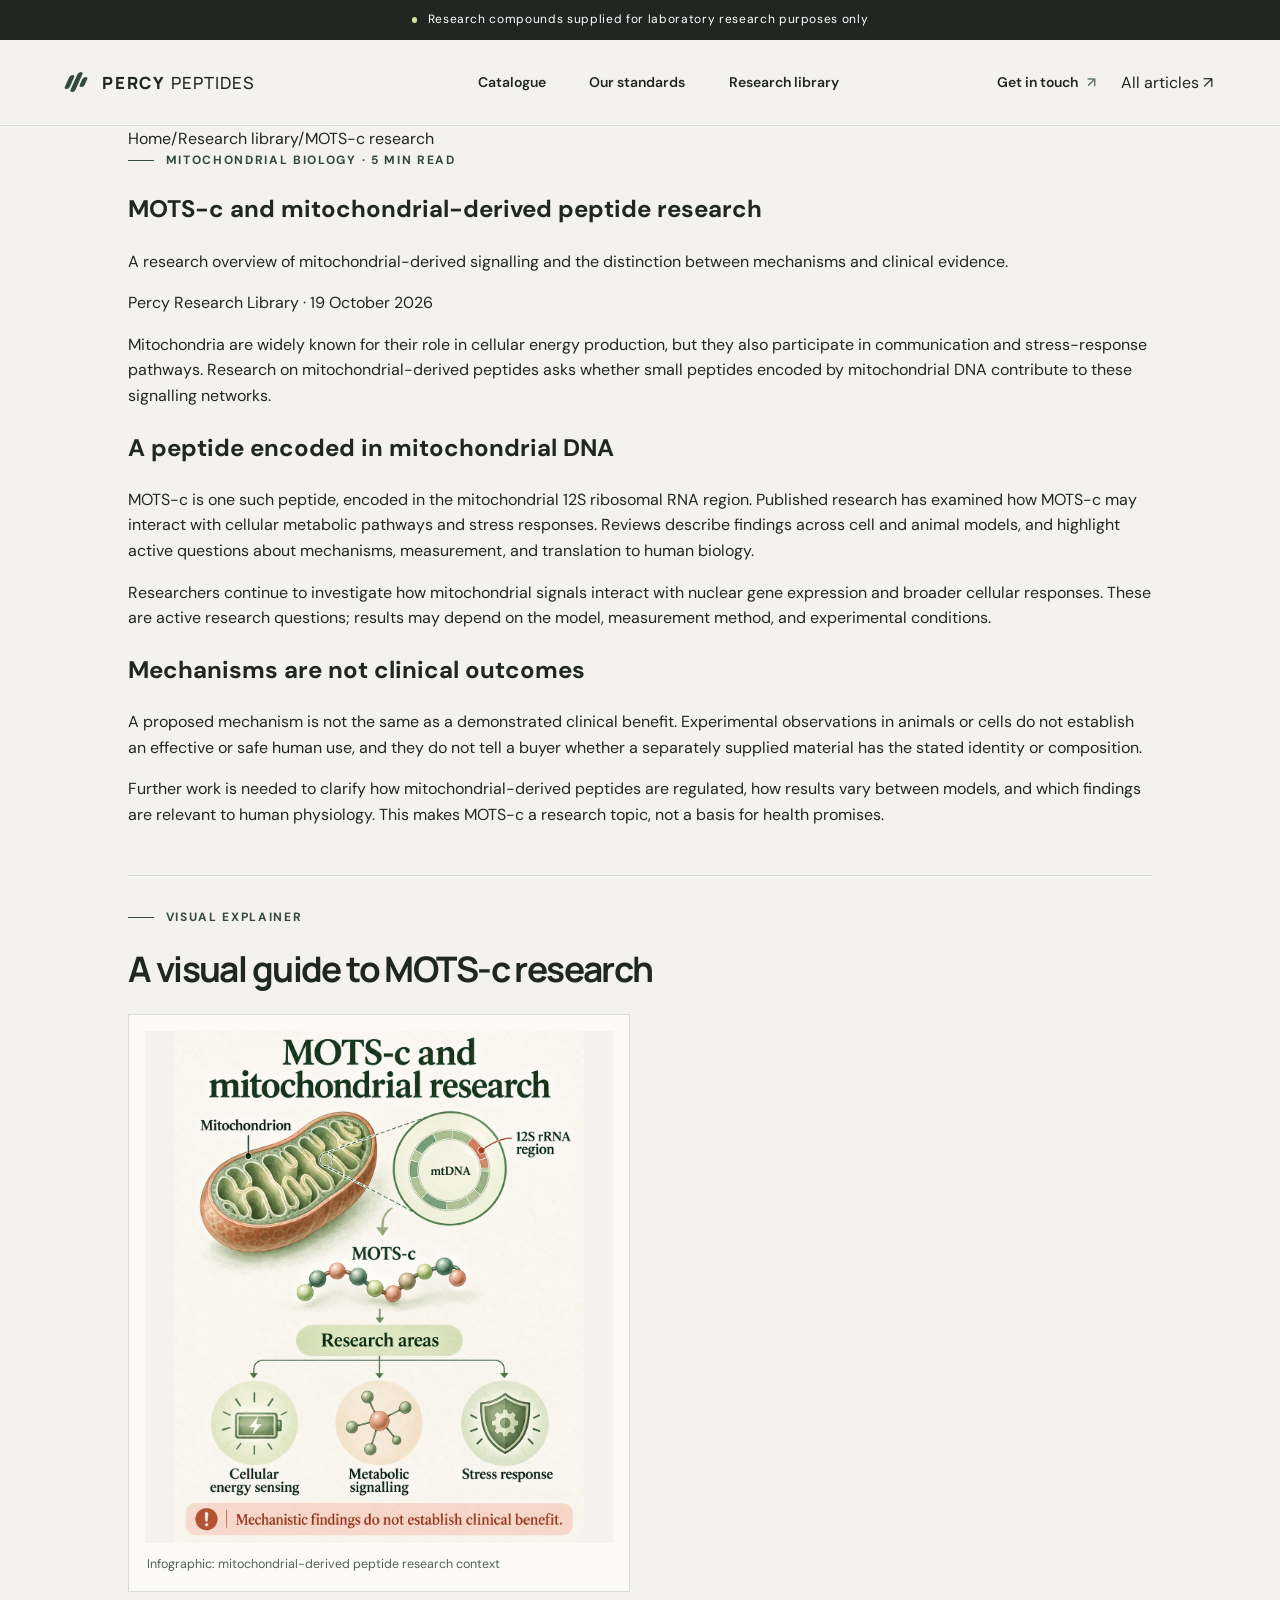
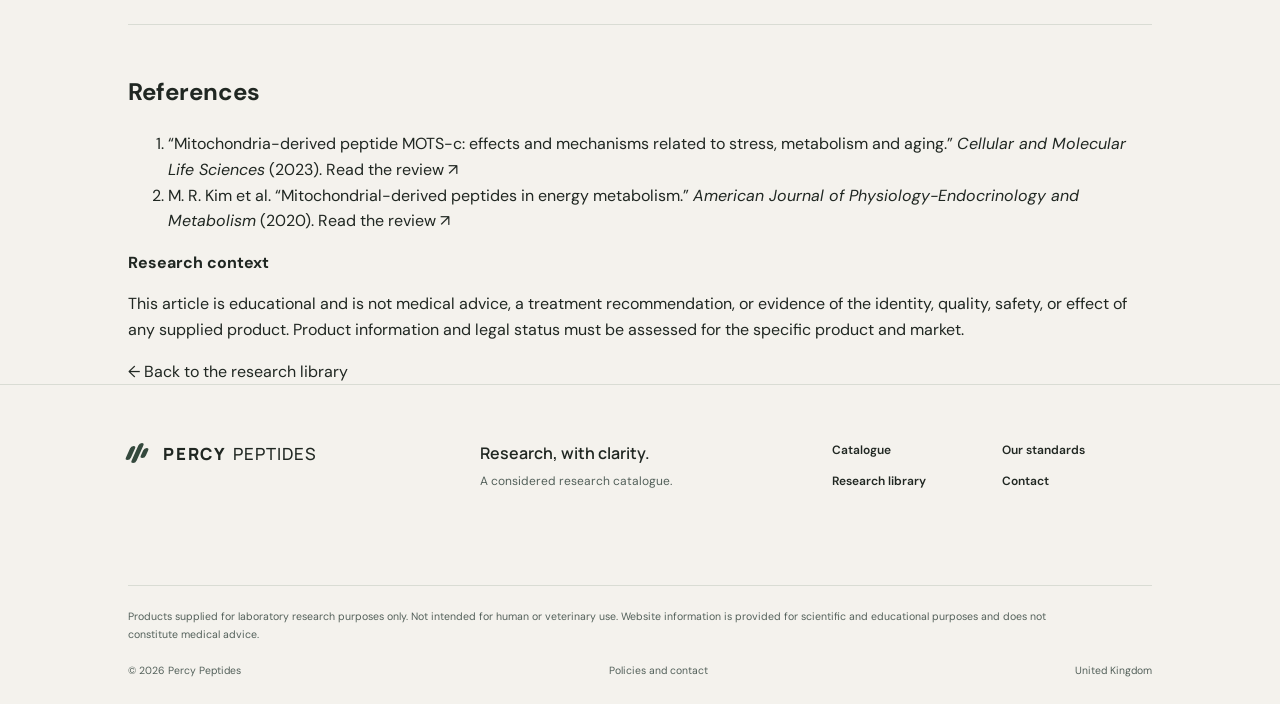
==== commit ca968309: "Add digital explainers to research articles" ====
--- a/research/mots-c-mitochondrial-peptides/index.html
+++ b/research/mots-c-mitochondrial-peptides/index.html
@@ -30,6 +30,7 @@
       <h2>Mechanisms are not clinical outcomes</h2>
       <p>A proposed mechanism is not the same as a demonstrated clinical benefit. Experimental observations in animals or cells do not establish an effective or safe human use, and they do not tell a buyer whether a separately supplied material has the stated identity or composition.</p>
       <p>Further work is needed to clarify how mitochondrial-derived peptides are regulated, how results vary between models, and which findings are relevant to human physiology. This makes MOTS-c a research topic, not a basis for health promises.</p>
+      <section class="article-visuals" id="visual-explainer" aria-labelledby="visual-explainer-title"><p class="eyebrow"><span class="eyebrow__line"></span> VISUAL EXPLAINER</p><h2 id="visual-explainer-title">A visual guide to MOTS-c research</h2><div class="article-visuals__grid"><figure><img src="../../assets/digital-content/infographic-mots-c-research.png" alt="Infographic summarising MOTS-c research, mitochondrial signalling, and evidence context" loading="lazy"/><figcaption>Infographic: mitochondrial-derived peptide research context</figcaption></figure></div></section>
       <section class="article-references" aria-labelledby="references-title"><h2 id="references-title">References</h2><ol><li>“Mitochondria-derived peptide MOTS-c: effects and mechanisms related to stress, metabolism and aging.” <em>Cellular and Molecular Life Sciences</em> (2023). <a href="https://pmc.ncbi.nlm.nih.gov/articles/PMC9854231/" target="_blank" rel="noreferrer">Read the review <span aria-hidden="true">↗</span></a></li><li>M. R. Kim et al. “Mitochondrial-derived peptides in energy metabolism.” <em>American Journal of Physiology-Endocrinology and Metabolism</em> (2020). <a href="https://pmc.ncbi.nlm.nih.gov/articles/PMC7750512/" target="_blank" rel="noreferrer">Read the review <span aria-hidden="true">↗</span></a></li></ol></section>
       <aside class="article-disclaimer"><strong>Research context</strong><p>This article is educational and is not medical advice, a treatment recommendation, or evidence of the identity, quality, safety, or effect of any supplied product. Product information and legal status must be assessed for the specific product and market.</p></aside>
     </div></article><a class="back-to-library" href="../../#research-library">← Back to the research library</a></main><script src="../../research-content.js" defer></script>
--- a/styles.css
+++ b/styles.css
@@ -17,3 +17,4 @@
 @media(max-width:390px){.product-card{grid-template-columns:34% 66%}.product-card__visual{min-height:15rem}.product-card__body{padding:.85rem .7rem}.product-card__meta{align-items:flex-start;flex-direction:column;gap:.2rem}.product-card__footer{gap:.25rem}.add-button{padding:0 .45rem;font-size:.6rem}.trust-strip{gap:1.1rem}.hero__actions{align-items:flex-start;flex-direction:column}}
 @media(prefers-reduced-motion:reduce){*,*::before,*::after{scroll-behavior:auto!important;animation-duration:.01ms!important;animation-iteration-count:1!important;transition-duration:.01ms!important}}
 @media(prefers-color-scheme:dark){:root{color-scheme:light}}
+.article-card .article-link--visual{margin-top:.1rem;color:var(--color-moss-dark)}.article-visuals{margin:3rem 0;padding:2rem 0;border-top:1px solid var(--color-line);border-bottom:1px solid var(--color-line)}.article-visuals>h2{margin:.35rem 0 1.5rem;font:700 clamp(1.55rem,3vw,2.2rem)/1.2 var(--font-display);letter-spacing:-.045em}.article-visuals__grid{display:grid;grid-template-columns:repeat(2,minmax(0,1fr));gap:1.25rem}.article-visuals figure{margin:0;min-width:0;padding:1rem;background:var(--color-surface);border:1px solid var(--color-line)}.article-visuals img{display:block;width:100%;height:auto;max-height:32rem;object-fit:contain;background:var(--color-paper)}.article-visuals figcaption{padding:.75rem .1rem .1rem;color:var(--color-ink-soft);font-size:.78rem;line-height:1.5}.article-visuals:target{scroll-margin-top:6rem}@media(max-width:640px){.article-visuals__grid{grid-template-columns:1fr}.article-visuals{margin:2rem 0;padding:1.5rem 0}}
